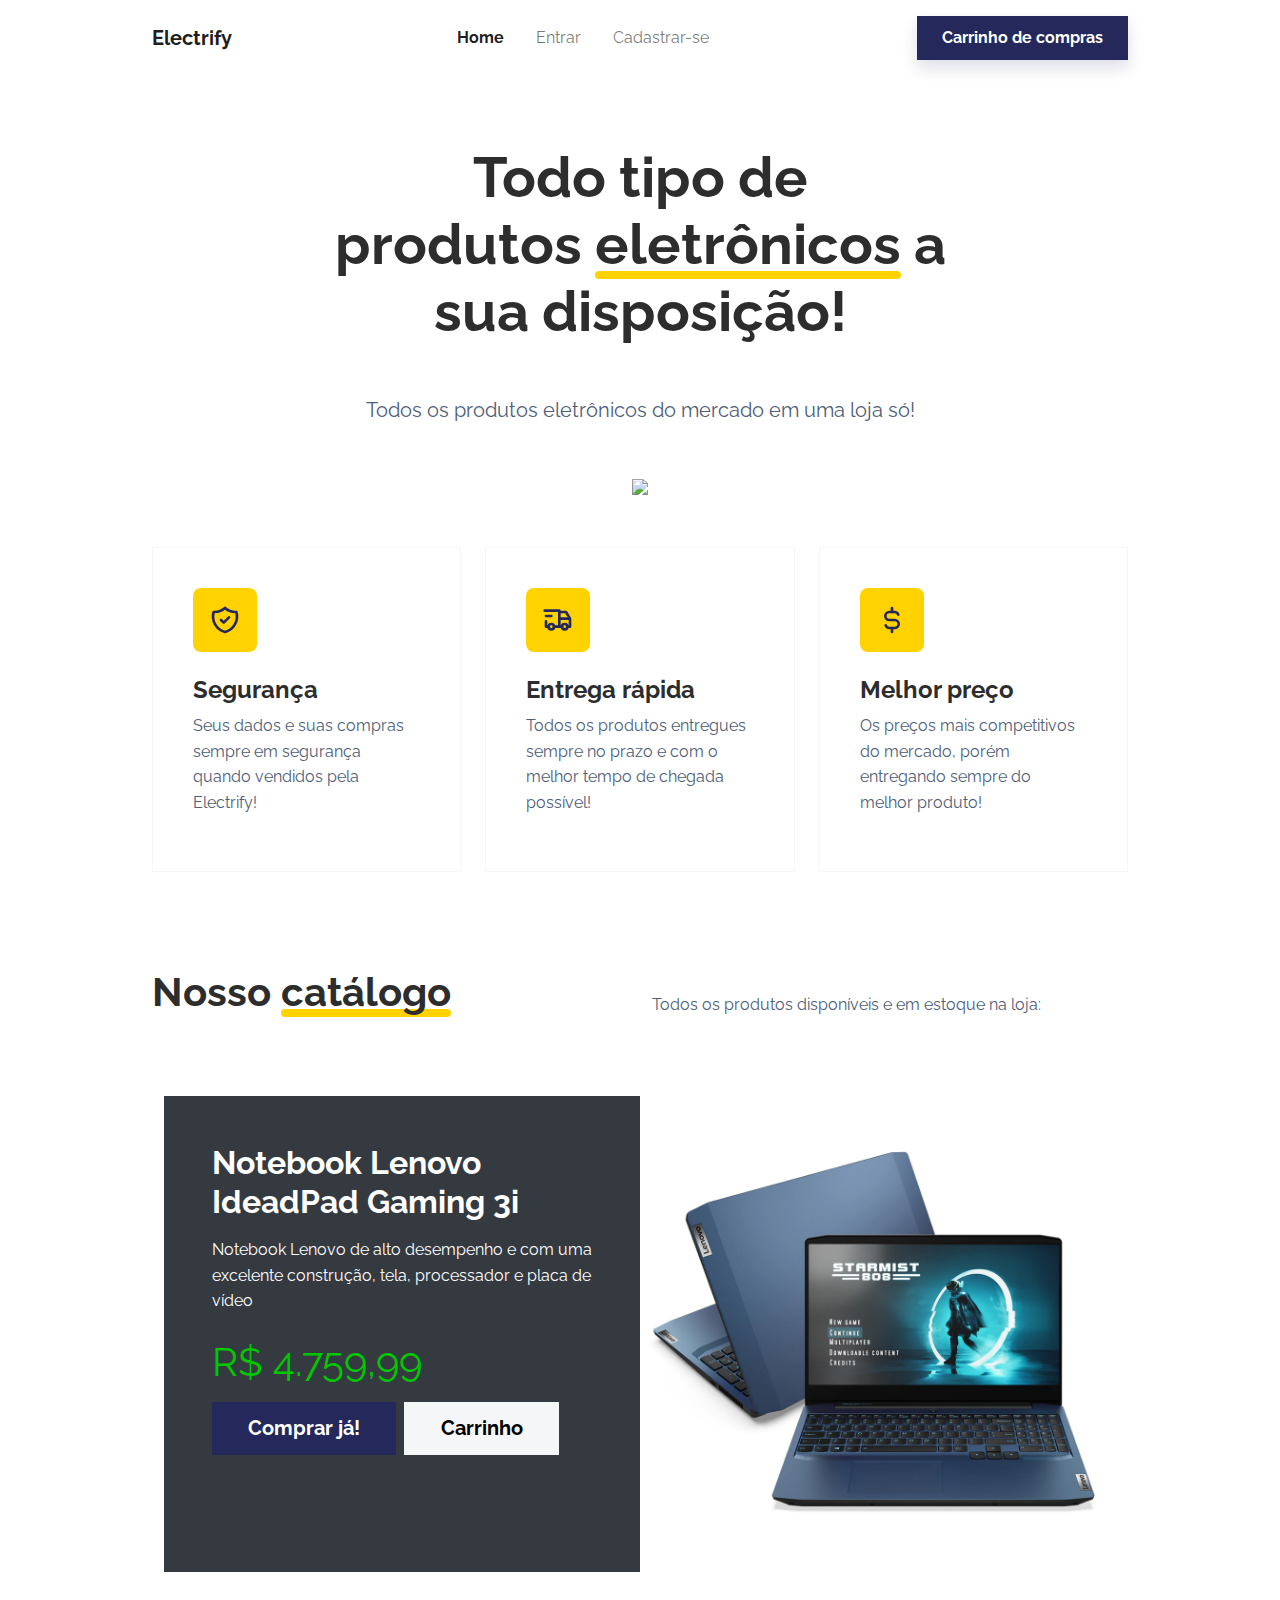
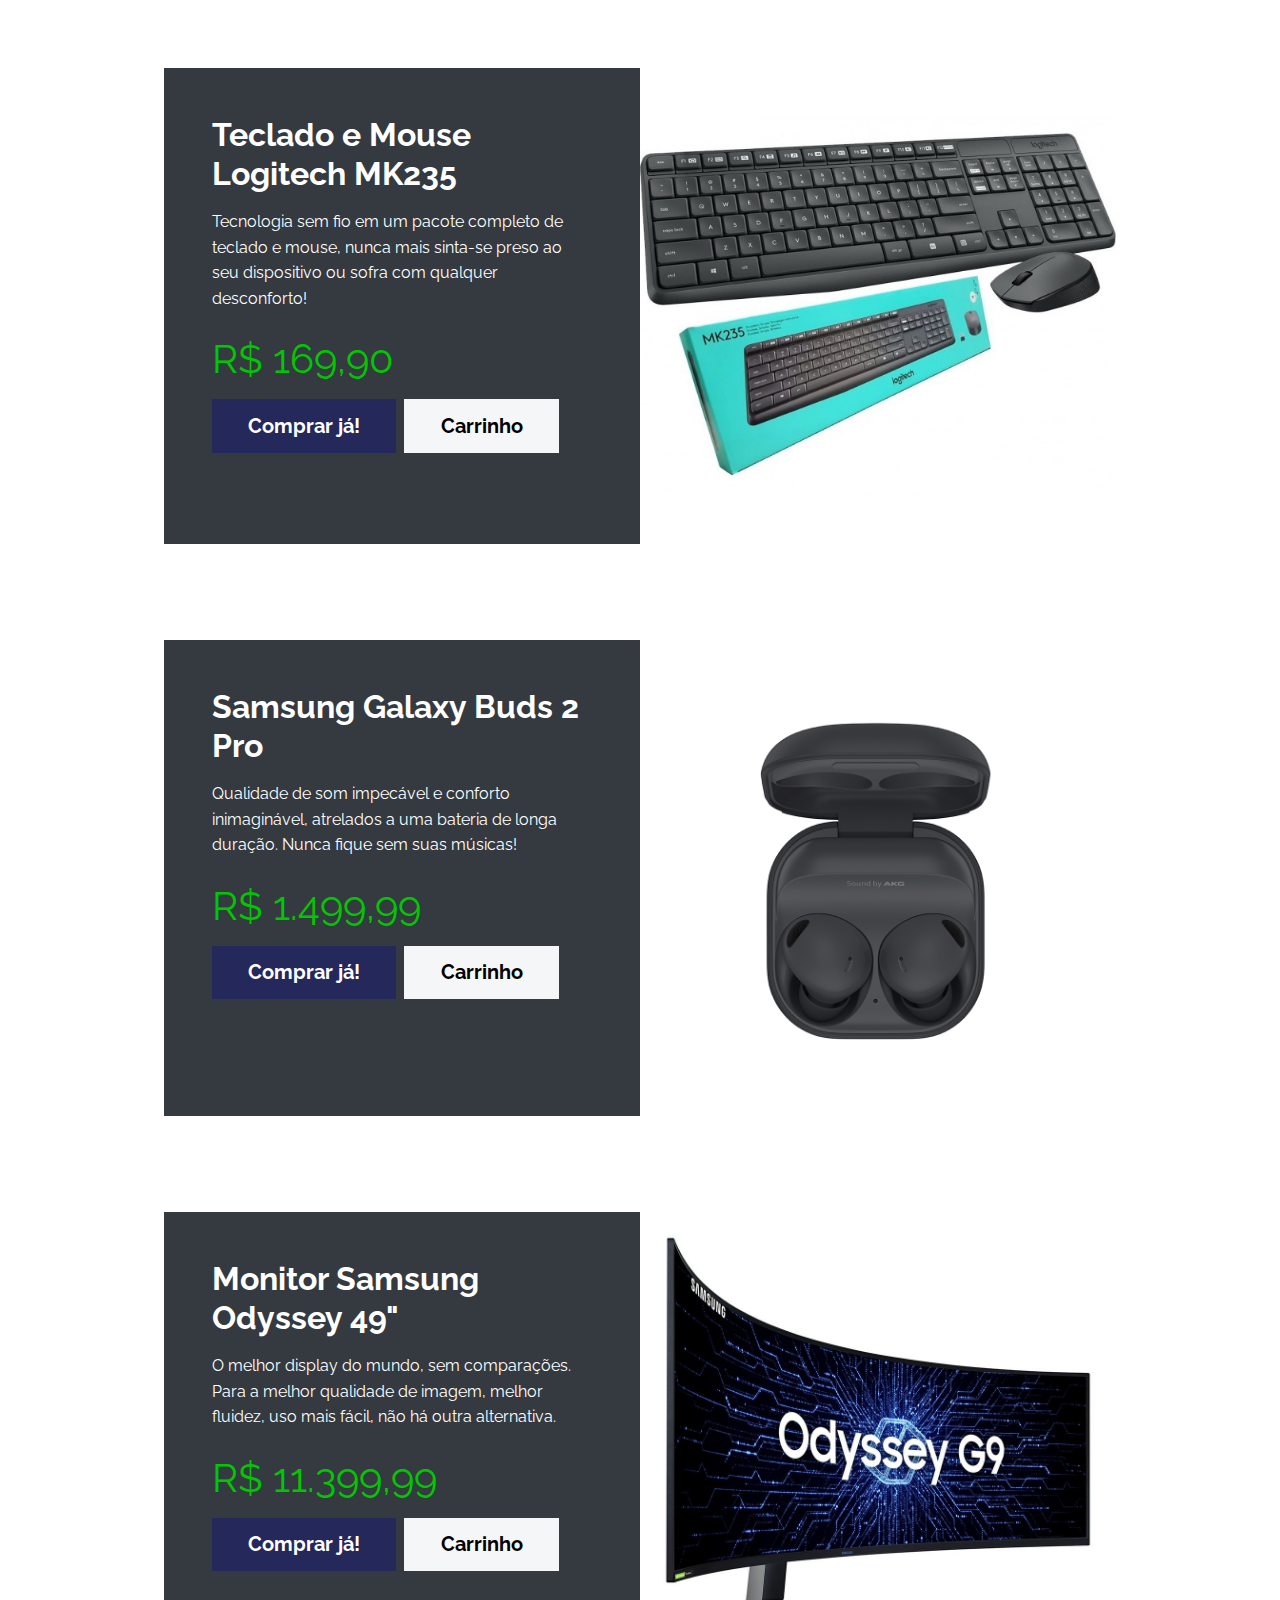
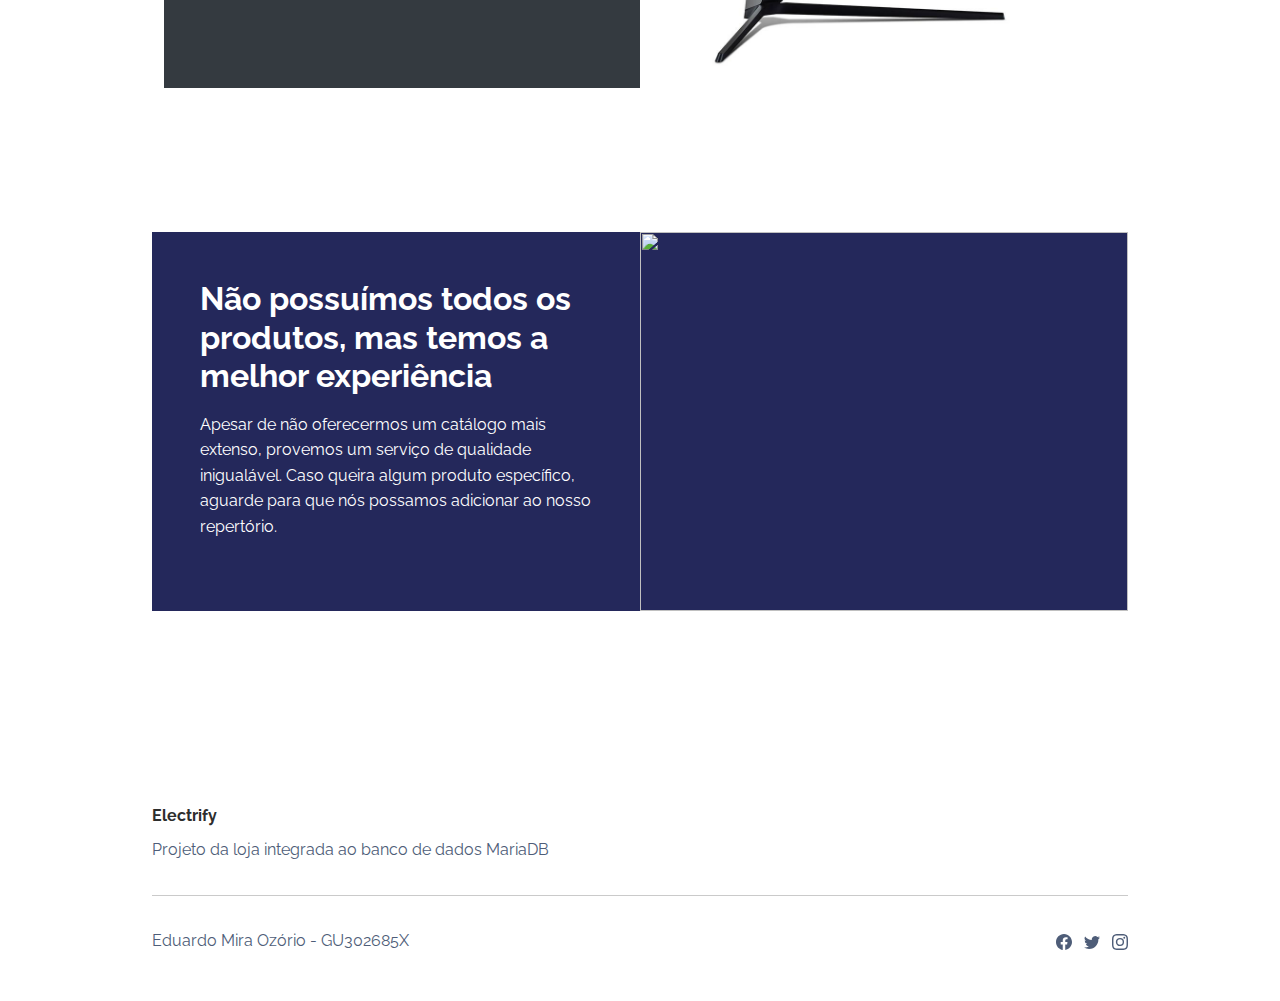
==== fn/index.html @ 41d8924c "a" ====
<!DOCTYPE html>
<html lang="en">

<head>
    <meta charset="utf-8">
    <meta name="viewport" content="width=device-width, initial-scale=1.0, shrink-to-fit=no">
    <title>Home - Brand</title>
    <link rel="stylesheet" href="assets/bootstrap/css/bootstrap.min.css">
    <link rel="stylesheet" href="assets/css/styles.min.css">
</head>

<body>
    <nav class="navbar navbar-light navbar-expand-md fixed-top navbar-shrink py-3" id="mainNav">
        <div class="container"><a class="navbar-brand d-flex align-items-center" href="/"><span>Electrify</span></a><button data-bs-toggle="collapse" class="navbar-toggler" data-bs-target="#navcol-1"><span class="visually-hidden">Toggle navigation</span><span class="navbar-toggler-icon"></span></button>
            <div class="collapse navbar-collapse" id="navcol-1">
                <ul class="navbar-nav mx-auto">
                    <li class="nav-item"><a class="nav-link active" href="index.html">Home</a></li>
                    <li class="nav-item"><a class="nav-link" href="login.html">Entrar</a></li>
                    <li class="nav-item"><a class="nav-link" href="signup.html">Cadastrar-se</a></li>
                    <li class="nav-item"></li>
                </ul><a class="btn btn-primary shadow" role="button" href="signup.html">Carrinho de compras</a>
            </div>
        </div>
    </nav>
    <header class="pt-5">
        <div class="container pt-4 pt-xl-5">
            <div class="row pt-5">
                <div class="col-md-8 text-center text-md-start mx-auto">
                    <div class="text-center">
                        <h1 class="display-4 fw-bold mb-5">Todo tipo de produtos&nbsp;<span class="underline">eletrônicos</span>&nbsp;a sua disposição!</h1>
                        <p class="fs-5 text-muted mb-5">Todos os produtos eletrônicos do mercado em uma loja só!</p>
                    </div>
                </div>
                <div class="col-12 col-lg-10 mx-auto">
                    <div class="text-center position-relative"><img class="img-fluid" src="illustrations/meeting.svg" style="width: 800px;"></div>
                </div>
            </div>
        </div>
    </header>
    <section>
        <div class="container py-4 py-xl-5">
            <div class="row gy-4 row-cols-1 row-cols-md-2 row-cols-lg-3">
                <div class="col">
                    <div class="card border-light border-1 d-flex justify-content-center p-4">
                        <div class="card-body">
                            <div class="bs-icon-lg bs-icon-rounded bs-icon-secondary d-flex flex-shrink-0 justify-content-center align-items-center d-inline-block mb-4 bs-icon"><svg xmlns="http://www.w3.org/2000/svg" width="1em" height="1em" viewBox="0 0 24 24" stroke-width="2" stroke="currentColor" fill="none" stroke-linecap="round" stroke-linejoin="round" class="icon icon-tabler icon-tabler-shield-check">
                                    <path stroke="none" d="M0 0h24v24H0z" fill="none"></path>
                                    <path d="M9 12l2 2l4 -4"></path>
                                    <path d="M12 3a12 12 0 0 0 8.5 3a12 12 0 0 1 -8.5 15a12 12 0 0 1 -8.5 -15a12 12 0 0 0 8.5 -3"></path>
                                </svg></div>
                            <div>
                                <h4 class="fw-bold">Segurança</h4>
                                <p class="text-muted">Seus dados e suas compras sempre em segurança quando vendidos pela Electrify!</p>
                            </div>
                        </div>
                    </div>
                </div>
                <div class="col">
                    <div class="card border-light border-1 d-flex justify-content-center p-4">
                        <div class="card-body">
                            <div class="bs-icon-lg bs-icon-rounded bs-icon-secondary d-flex flex-shrink-0 justify-content-center align-items-center d-inline-block mb-4 bs-icon"><svg xmlns="http://www.w3.org/2000/svg" width="1em" height="1em" viewBox="0 0 24 24" stroke-width="2" stroke="currentColor" fill="none" stroke-linecap="round" stroke-linejoin="round" class="icon icon-tabler icon-tabler-truck-delivery">
                                    <path stroke="none" d="M0 0h24v24H0z" fill="none"></path>
                                    <circle cx="7" cy="17" r="2"></circle>
                                    <circle cx="17" cy="17" r="2"></circle>
                                    <path d="M5 17h-2v-4m-1 -8h11v12m-4 0h6m4 0h2v-6h-8m0 -5h5l3 5"></path>
                                    <line x1="3" y1="9" x2="7" y2="9"></line>
                                </svg></div>
                            <div>
                                <h4 class="fw-bold">Entrega rápida</h4>
                                <p class="text-muted">Todos os produtos entregues sempre no prazo e com o melhor tempo de chegada possível!</p>
                            </div>
                        </div>
                    </div>
                </div>
                <div class="col">
                    <div class="card border-light border-1 d-flex justify-content-center p-4">
                        <div class="card-body">
                            <div class="bs-icon-lg bs-icon-rounded bs-icon-secondary d-flex flex-shrink-0 justify-content-center align-items-center d-inline-block mb-4 bs-icon"><svg xmlns="http://www.w3.org/2000/svg" width="1em" height="1em" viewBox="0 0 24 24" stroke-width="2" stroke="currentColor" fill="none" stroke-linecap="round" stroke-linejoin="round" class="icon icon-tabler icon-tabler-currency-dollar">
                                    <path stroke="none" d="M0 0h24v24H0z" fill="none"></path>
                                    <path d="M16.7 8a3 3 0 0 0 -2.7 -2h-4a3 3 0 0 0 0 6h4a3 3 0 0 1 0 6h-4a3 3 0 0 1 -2.7 -2"></path>
                                    <path d="M12 3v3m0 12v3"></path>
                                </svg></div>
                            <div>
                                <h4 class="fw-bold">Melhor preço</h4>
                                <p class="text-muted">Os preços mais competitivos do mercado, porém entregando sempre do melhor produto!</p>
                            </div>
                        </div>
                    </div>
                </div>
            </div>
        </div>
    </section>
    <section>
        <div class="container py-4 py-xl-5">
            <div class="row">
                <div class="col-md-6">
                    <h3 class="display-6 fw-bold pb-md-4">Nosso&nbsp;<span class="underline">catálogo</span></h3>
                </div>
                <div class="col-md-6 pt-4">
                    <p class="text-muted mb-4">Todos os produtos disponíveis e em estoque na loja:</p>
                </div>
            </div>
            <div class="row gy-4 gy-md-0">
                <div class="col-md-6 col-xl-12 d-flex d-sm-flex d-md-flex justify-content-center align-items-center justify-content-md-start align-items-md-center justify-content-xl-center">
                    <div>
                        <section class="py-4 py-xl-5">
                            <div class="container">
                                <div class="bg-dark border rounded border-0 border-dark overflow-hidden">
                                    <div class="row g-0">
                                        <div class="col-md-6">
                                            <div class="text-white p-4 p-md-5">
                                                <h2 class="fw-bold text-white mb-3">Notebook Lenovo IdeadPad Gaming 3i</h2>
                                                <p class="mb-4">Notebook Lenovo de alto desempenho e com uma excelente construção, tela, processador e placa de vídeo</p>
                                                <h1 style="color: rgb(0,200,0);">R$ 4.759,99</h1>
                                                <div class="my-3"><a class="btn btn-primary btn-lg me-2" role="button" href="#">Comprar já!</a><a class="btn btn-light btn-lg" role="button" href="#">Carrinho</a></div>
                                            </div>
                                        </div>
                                        <div class="col-md-6 order-first order-md-last" style="min-height: 250px;"><img class="w-100 h-100 fit-cover" src="assets/img/notebook.webp"></div>
                                    </div>
                                </div>
                            </div>
                        </section>
                        <section class="py-4 py-xl-5">
                            <div class="container">
                                <div class="bg-dark border rounded border-0 border-dark overflow-hidden">
                                    <div class="row g-0">
                                        <div class="col-md-6">
                                            <div class="text-white p-4 p-md-5">
                                                <h2 class="fw-bold text-white mb-3">Teclado e Mouse Logitech MK235</h2>
                                                <p class="mb-4">Tecnologia sem fio em um pacote completo de teclado e mouse, nunca mais sinta-se preso ao seu dispositivo ou sofra com qualquer desconforto!</p>
                                                <h1 style="color: rgb(0,200,0);">R$ 169,90</h1>
                                                <div class="my-3"><a class="btn btn-primary btn-lg me-2" role="button" href="#">Comprar já!</a><a class="btn btn-light btn-lg" role="button" href="#">Carrinho</a></div>
                                            </div>
                                        </div>
                                        <div class="col-md-6 order-first order-md-last" style="min-height: 250px;"><img class="w-100 h-100 fit-cover" src="assets/img/teclado.jpg"></div>
                                    </div>
                                </div>
                            </div>
                        </section>
                        <section class="py-4 py-xl-5">
                            <div class="container">
                                <div class="bg-dark border rounded border-0 border-dark overflow-hidden">
                                    <div class="row g-0">
                                        <div class="col-md-6">
                                            <div class="text-white p-4 p-md-5">
                                                <h2 class="fw-bold text-white mb-3">Samsung Galaxy Buds 2 Pro</h2>
                                                <p class="mb-4">Qualidade de som impecável e conforto inimaginável, atrelados a uma bateria de longa duração. Nunca fique sem suas músicas!</p>
                                                <h1 style="color: rgb(0,200,0);">R$ 1.499,99</h1>
                                                <div class="my-3"><a class="btn btn-primary btn-lg me-2" role="button" href="#">Comprar já!</a><a class="btn btn-light btn-lg" role="button" href="#">Carrinho</a></div>
                                            </div>
                                        </div>
                                        <div class="col-md-6 order-first order-md-last" style="min-height: 250px;"><img class="w-100 h-100 fit-cover" src="assets/img/fone.png"></div>
                                    </div>
                                </div>
                            </div>
                        </section>
                        <section class="py-4 py-xl-5">
                            <div class="container">
                                <div class="bg-dark border rounded border-0 border-dark overflow-hidden">
                                    <div class="row g-0">
                                        <div class="col-md-6">
                                            <div class="text-white p-4 p-md-5">
                                                <h2 class="fw-bold text-white mb-3">Monitor Samsung Odyssey 49"</h2>
                                                <p class="mb-4">O melhor display do mundo, sem comparações. Para a melhor qualidade de imagem, melhor fluidez, uso mais fácil, não há outra alternativa.</p>
                                                <h1 style="color: rgb(0,200,0);">R$ 11.399,99</h1>
                                                <div class="my-3"><a class="btn btn-primary btn-lg me-2" role="button" href="#">Comprar já!</a><a class="btn btn-light btn-lg" role="button" href="#">Carrinho</a></div>
                                            </div>
                                        </div>
                                        <div class="col-md-6 order-first order-md-last" style="min-height: 250px;"><img class="w-100 h-100 fit-cover" src="assets/img/monitor.jpeg"></div>
                                    </div>
                                </div>
                            </div>
                        </section>
                    </div>
                </div>
            </div>
        </div>
    </section>
    <section></section>
    <section class="py-4 py-xl-5">
        <div class="container">
            <div class="bg-primary border rounded border-0 border-primary overflow-hidden">
                <div class="row g-0">
                    <div class="col-md-6 d-flex flex-column justify-content-center">
                        <div class="text-white p-4 p-md-5">
                            <h2 class="fw-bold text-white mb-3">Não possuímos todos os produtos, mas temos a melhor experiência</h2>
                            <p class="mb-4">Apesar de não oferecermos um catálogo mais extenso, provemos um serviço de qualidade inigualável. Caso queira algum produto específico, aguarde para que nós possamos adicionar ao nosso repertório.</p>
                        </div>
                    </div>
                    <div class="col-md-6 order-first order-md-last" style="min-height: 250px;"><img class="w-100 h-100 fit-contain pt-5 pt-md-0" src="illustrations/web-development.svg"></div>
                </div>
            </div>
        </div>
    </section>
    <section class="py-5"></section>
    <footer>
        <div class="container py-4 py-lg-5">
            <div class="row row-cols-2 row-cols-md-4">
                <div class="col-12 col-md-3 col-lg-8">
                    <div class="fw-bold d-flex align-items-center mb-2"><span>Electrify</span></div>
                    <p class="text-muted">Projeto da loja integrada ao banco de dados MariaDB</p>
                </div>
            </div>
            <hr>
            <div class="text-muted d-flex justify-content-between align-items-center pt-3">
                <p class="mb-0">Eduardo Mira Ozório - GU302685X</p>
                <ul class="list-inline mb-0">
                    <li class="list-inline-item"><svg xmlns="http://www.w3.org/2000/svg" width="1em" height="1em" fill="currentColor" viewBox="0 0 16 16" class="bi bi-facebook">
                            <path d="M16 8.049c0-4.446-3.582-8.05-8-8.05C3.58 0-.002 3.603-.002 8.05c0 4.017 2.926 7.347 6.75 7.951v-5.625h-2.03V8.05H6.75V6.275c0-2.017 1.195-3.131 3.022-3.131.876 0 1.791.157 1.791.157v1.98h-1.009c-.993 0-1.303.621-1.303 1.258v1.51h2.218l-.354 2.326H9.25V16c3.824-.604 6.75-3.934 6.75-7.951z"></path>
                        </svg></li>
                    <li class="list-inline-item"><svg xmlns="http://www.w3.org/2000/svg" width="1em" height="1em" fill="currentColor" viewBox="0 0 16 16" class="bi bi-twitter">
                            <path d="M5.026 15c6.038 0 9.341-5.003 9.341-9.334 0-.14 0-.282-.006-.422A6.685 6.685 0 0 0 16 3.542a6.658 6.658 0 0 1-1.889.518 3.301 3.301 0 0 0 1.447-1.817 6.533 6.533 0 0 1-2.087.793A3.286 3.286 0 0 0 7.875 6.03a9.325 9.325 0 0 1-6.767-3.429 3.289 3.289 0 0 0 1.018 4.382A3.323 3.323 0 0 1 .64 6.575v.045a3.288 3.288 0 0 0 2.632 3.218 3.203 3.203 0 0 1-.865.115 3.23 3.23 0 0 1-.614-.057 3.283 3.283 0 0 0 3.067 2.277A6.588 6.588 0 0 1 .78 13.58a6.32 6.32 0 0 1-.78-.045A9.344 9.344 0 0 0 5.026 15z"></path>
                        </svg></li>
                    <li class="list-inline-item"><svg xmlns="http://www.w3.org/2000/svg" width="1em" height="1em" fill="currentColor" viewBox="0 0 16 16" class="bi bi-instagram">
                            <path d="M8 0C5.829 0 5.556.01 4.703.048 3.85.088 3.269.222 2.76.42a3.917 3.917 0 0 0-1.417.923A3.927 3.927 0 0 0 .42 2.76C.222 3.268.087 3.85.048 4.7.01 5.555 0 5.827 0 8.001c0 2.172.01 2.444.048 3.297.04.852.174 1.433.372 1.942.205.526.478.972.923 1.417.444.445.89.719 1.416.923.51.198 1.09.333 1.942.372C5.555 15.99 5.827 16 8 16s2.444-.01 3.298-.048c.851-.04 1.434-.174 1.943-.372a3.916 3.916 0 0 0 1.416-.923c.445-.445.718-.891.923-1.417.197-.509.332-1.09.372-1.942C15.99 10.445 16 10.173 16 8s-.01-2.445-.048-3.299c-.04-.851-.175-1.433-.372-1.941a3.926 3.926 0 0 0-.923-1.417A3.911 3.911 0 0 0 13.24.42c-.51-.198-1.092-.333-1.943-.372C10.443.01 10.172 0 7.998 0h.003zm-.717 1.442h.718c2.136 0 2.389.007 3.232.046.78.035 1.204.166 1.486.275.373.145.64.319.92.599.28.28.453.546.598.92.11.281.24.705.275 1.485.039.843.047 1.096.047 3.231s-.008 2.389-.047 3.232c-.035.78-.166 1.203-.275 1.485a2.47 2.47 0 0 1-.599.919c-.28.28-.546.453-.92.598-.28.11-.704.24-1.485.276-.843.038-1.096.047-3.232.047s-2.39-.009-3.233-.047c-.78-.036-1.203-.166-1.485-.276a2.478 2.478 0 0 1-.92-.598 2.48 2.48 0 0 1-.6-.92c-.109-.281-.24-.705-.275-1.485-.038-.843-.046-1.096-.046-3.233 0-2.136.008-2.388.046-3.231.036-.78.166-1.204.276-1.486.145-.373.319-.64.599-.92.28-.28.546-.453.92-.598.282-.11.705-.24 1.485-.276.738-.034 1.024-.044 2.515-.045v.002zm4.988 1.328a.96.96 0 1 0 0 1.92.96.96 0 0 0 0-1.92zm-4.27 1.122a4.109 4.109 0 1 0 0 8.217 4.109 4.109 0 0 0 0-8.217zm0 1.441a2.667 2.667 0 1 1 0 5.334 2.667 2.667 0 0 1 0-5.334z"></path>
                        </svg></li>
                </ul>
            </div>
        </div>
    </footer>
    <script src="assets/bootstrap/js/bootstrap.min.js"></script>
    <script src="assets/js/script.min.js"></script>
</body>

</html>
---- fn/assets/css/styles.min.css ----
@font-face{font-family:Raleway;src:url(../../assets/fonts//s/raleway/v28/1Ptsg8zYS_SKggPNyCg4QIFqPfE.woff2) format('woff2');font-weight:300;font-style:italic;font-display:swap;unicode-range:U+0460-052F,U+1C80-1C88,U+20B4,U+2DE0-2DFF,U+A640-A69F,U+FE2E-FE2F}@font-face{font-family:Raleway;src:url(../../assets/fonts//s/raleway/v28/1Ptsg8zYS_SKggPNyCg4SYFqPfE.woff2) format('woff2');font-weight:300;font-style:italic;font-display:swap;unicode-range:U+0301,U+0400-045F,U+0490-0491,U+04B0-04B1,U+2116}@font-face{font-family:Raleway;src:url(../../assets/fonts//s/raleway/v28/1Ptsg8zYS_SKggPNyCg4QoFqPfE.woff2) format('woff2');font-weight:300;font-style:italic;font-display:swap;unicode-range:U+0102-0103,U+0110-0111,U+0128-0129,U+0168-0169,U+01A0-01A1,U+01AF-01B0,U+1EA0-1EF9,U+20AB}@font-face{font-family:Raleway;src:url(../../assets/fonts//s/raleway/v28/1Ptsg8zYS_SKggPNyCg4Q4FqPfE.woff2) format('woff2');font-weight:300;font-style:italic;font-display:swap;unicode-range:U+0100-024F,U+0259,U+1E00-1EFF,U+2020,U+20A0-20AB,U+20AD-20CF,U+2113,U+2C60-2C7F,U+A720-A7FF}@font-face{font-family:Raleway;src:url(../../assets/fonts//s/raleway/v28/1Ptsg8zYS_SKggPNyCg4TYFq.woff2) format('woff2');font-weight:300;font-style:italic;font-display:swap;unicode-range:U+0000-00FF,U+0131,U+0152-0153,U+02BB-02BC,U+02C6,U+02DA,U+02DC,U+2000-206F,U+2074,U+20AC,U+2122,U+2191,U+2193,U+2212,U+2215,U+FEFF,U+FFFD}@font-face{font-family:Raleway;src:url(../../assets/fonts//s/raleway/v28/1Ptsg8zYS_SKggPNyCg4QIFqPfE.woff2) format('woff2');font-weight:400;font-style:italic;font-display:swap;unicode-range:U+0460-052F,U+1C80-1C88,U+20B4,U+2DE0-2DFF,U+A640-A69F,U+FE2E-FE2F}@font-face{font-family:Raleway;src:url(../../assets/fonts//s/raleway/v28/1Ptsg8zYS_SKggPNyCg4SYFqPfE.woff2) format('woff2');font-weight:400;font-style:italic;font-display:swap;unicode-range:U+0301,U+0400-045F,U+0490-0491,U+04B0-04B1,U+2116}@font-face{font-family:Raleway;src:url(../../assets/fonts//s/raleway/v28/1Ptsg8zYS_SKggPNyCg4QoFqPfE.woff2) format('woff2');font-weight:400;font-style:italic;font-display:swap;unicode-range:U+0102-0103,U+0110-0111,U+0128-0129,U+0168-0169,U+01A0-01A1,U+01AF-01B0,U+1EA0-1EF9,U+20AB}@font-face{font-family:Raleway;src:url(../../assets/fonts//s/raleway/v28/1Ptsg8zYS_SKggPNyCg4Q4FqPfE.woff2) format('woff2');font-weight:400;font-style:italic;font-display:swap;unicode-range:U+0100-024F,U+0259,U+1E00-1EFF,U+2020,U+20A0-20AB,U+20AD-20CF,U+2113,U+2C60-2C7F,U+A720-A7FF}@font-face{font-family:Raleway;src:url(../../assets/fonts//s/raleway/v28/1Ptsg8zYS_SKggPNyCg4TYFq.woff2) format('woff2');font-weight:400;font-style:italic;font-display:swap;unicode-range:U+0000-00FF,U+0131,U+0152-0153,U+02BB-02BC,U+02C6,U+02DA,U+02DC,U+2000-206F,U+2074,U+20AC,U+2122,U+2191,U+2193,U+2212,U+2215,U+FEFF,U+FFFD}@font-face{font-family:Raleway;src:url(../../assets/fonts//s/raleway/v28/1Ptsg8zYS_SKggPNyCg4QIFqPfE.woff2) format('woff2');font-weight:600;font-style:italic;font-display:swap;unicode-range:U+0460-052F,U+1C80-1C88,U+20B4,U+2DE0-2DFF,U+A640-A69F,U+FE2E-FE2F}@font-face{font-family:Raleway;src:url(../../assets/fonts//s/raleway/v28/1Ptsg8zYS_SKggPNyCg4SYFqPfE.woff2) format('woff2');font-weight:600;font-style:italic;font-display:swap;unicode-range:U+0301,U+0400-045F,U+0490-0491,U+04B0-04B1,U+2116}@font-face{font-family:Raleway;src:url(../../assets/fonts//s/raleway/v28/1Ptsg8zYS_SKggPNyCg4QoFqPfE.woff2) format('woff2');font-weight:600;font-style:italic;font-display:swap;unicode-range:U+0102-0103,U+0110-0111,U+0128-0129,U+0168-0169,U+01A0-01A1,U+01AF-01B0,U+1EA0-1EF9,U+20AB}@font-face{font-family:Raleway;src:url(../../assets/fonts//s/raleway/v28/1Ptsg8zYS_SKggPNyCg4Q4FqPfE.woff2) format('woff2');font-weight:600;font-style:italic;font-display:swap;unicode-range:U+0100-024F,U+0259,U+1E00-1EFF,U+2020,U+20A0-20AB,U+20AD-20CF,U+2113,U+2C60-2C7F,U+A720-A7FF}@font-face{font-family:Raleway;src:url(../../assets/fonts//s/raleway/v28/1Ptsg8zYS_SKggPNyCg4TYFq.woff2) format('woff2');font-weight:600;font-style:italic;font-display:swap;unicode-range:U+0000-00FF,U+0131,U+0152-0153,U+02BB-02BC,U+02C6,U+02DA,U+02DC,U+2000-206F,U+2074,U+20AC,U+2122,U+2191,U+2193,U+2212,U+2215,U+FEFF,U+FFFD}@font-face{font-family:Raleway;src:url(../../assets/fonts//s/raleway/v28/1Ptsg8zYS_SKggPNyCg4QIFqPfE.woff2) format('woff2');font-weight:700;font-style:italic;font-display:swap;unicode-range:U+0460-052F,U+1C80-1C88,U+20B4,U+2DE0-2DFF,U+A640-A69F,U+FE2E-FE2F}@font-face{font-family:Raleway;src:url(../../assets/fonts//s/raleway/v28/1Ptsg8zYS_SKggPNyCg4SYFqPfE.woff2) format('woff2');font-weight:700;font-style:italic;font-display:swap;unicode-range:U+0301,U+0400-045F,U+0490-0491,U+04B0-04B1,U+2116}@font-face{font-family:Raleway;src:url(../../assets/fonts//s/raleway/v28/1Ptsg8zYS_SKggPNyCg4QoFqPfE.woff2) format('woff2');font-weight:700;font-style:italic;font-display:swap;unicode-range:U+0102-0103,U+0110-0111,U+0128-0129,U+0168-0169,U+01A0-01A1,U+01AF-01B0,U+1EA0-1EF9,U+20AB}@font-face{font-family:Raleway;src:url(../../assets/fonts//s/raleway/v28/1Ptsg8zYS_SKggPNyCg4Q4FqPfE.woff2) format('woff2');font-weight:700;font-style:italic;font-display:swap;unicode-range:U+0100-024F,U+0259,U+1E00-1EFF,U+2020,U+20A0-20AB,U+20AD-20CF,U+2113,U+2C60-2C7F,U+A720-A7FF}@font-face{font-family:Raleway;src:url(../../assets/fonts//s/raleway/v28/1Ptsg8zYS_SKggPNyCg4TYFq.woff2) format('woff2');font-weight:700;font-style:italic;font-display:swap;unicode-range:U+0000-00FF,U+0131,U+0152-0153,U+02BB-02BC,U+02C6,U+02DA,U+02DC,U+2000-206F,U+2074,U+20AC,U+2122,U+2191,U+2193,U+2212,U+2215,U+FEFF,U+FFFD}@font-face{font-family:Raleway;src:url(../../assets/fonts//s/raleway/v28/1Ptsg8zYS_SKggPNyCg4QIFqPfE.woff2) format('woff2');font-weight:800;font-style:italic;font-display:swap;unicode-range:U+0460-052F,U+1C80-1C88,U+20B4,U+2DE0-2DFF,U+A640-A69F,U+FE2E-FE2F}@font-face{font-family:Raleway;src:url(../../assets/fonts//s/raleway/v28/1Ptsg8zYS_SKggPNyCg4SYFqPfE.woff2) format('woff2');font-weight:800;font-style:italic;font-display:swap;unicode-range:U+0301,U+0400-045F,U+0490-0491,U+04B0-04B1,U+2116}@font-face{font-family:Raleway;src:url(../../assets/fonts//s/raleway/v28/1Ptsg8zYS_SKggPNyCg4QoFqPfE.woff2) format('woff2');font-weight:800;font-style:italic;font-display:swap;unicode-range:U+0102-0103,U+0110-0111,U+0128-0129,U+0168-0169,U+01A0-01A1,U+01AF-01B0,U+1EA0-1EF9,U+20AB}@font-face{font-family:Raleway;src:url(../../assets/fonts//s/raleway/v28/1Ptsg8zYS_SKggPNyCg4Q4FqPfE.woff2) format('woff2');font-weight:800;font-style:italic;font-display:swap;unicode-range:U+0100-024F,U+0259,U+1E00-1EFF,U+2020,U+20A0-20AB,U+20AD-20CF,U+2113,U+2C60-2C7F,U+A720-A7FF}@font-face{font-family:Raleway;src:url(../../assets/fonts//s/raleway/v28/1Ptsg8zYS_SKggPNyCg4TYFq.woff2) format('woff2');font-weight:800;font-style:italic;font-display:swap;unicode-range:U+0000-00FF,U+0131,U+0152-0153,U+02BB-02BC,U+02C6,U+02DA,U+02DC,U+2000-206F,U+2074,U+20AC,U+2122,U+2191,U+2193,U+2212,U+2215,U+FEFF,U+FFFD}@font-face{font-family:Raleway;src:url(../../assets/fonts//s/raleway/v28/1Ptug8zYS_SKggPNyCAIT5lu.woff2) format('woff2');font-weight:300;font-style:normal;font-display:swap;unicode-range:U+0460-052F,U+1C80-1C88,U+20B4,U+2DE0-2DFF,U+A640-A69F,U+FE2E-FE2F}@font-face{font-family:Raleway;src:url(../../assets/fonts//s/raleway/v28/1Ptug8zYS_SKggPNyCkIT5lu.woff2) format('woff2');font-weight:300;font-style:normal;font-display:swap;unicode-range:U+0301,U+0400-045F,U+0490-0491,U+04B0-04B1,U+2116}@font-face{font-family:Raleway;src:url(../../assets/fonts//s/raleway/v28/1Ptug8zYS_SKggPNyCIIT5lu.woff2) format('woff2');font-weight:300;font-style:normal;font-display:swap;unicode-range:U+0102-0103,U+0110-0111,U+0128-0129,U+0168-0169,U+01A0-01A1,U+01AF-01B0,U+1EA0-1EF9,U+20AB}@font-face{font-family:Raleway;src:url(../../assets/fonts//s/raleway/v28/1Ptug8zYS_SKggPNyCMIT5lu.woff2) format('woff2');font-weight:300;font-style:normal;font-display:swap;unicode-range:U+0100-024F,U+0259,U+1E00-1EFF,U+2020,U+20A0-20AB,U+20AD-20CF,U+2113,U+2C60-2C7F,U+A720-A7FF}@font-face{font-family:Raleway;src:url(../../assets/fonts//s/raleway/v28/1Ptug8zYS_SKggPNyC0ITw.woff2) format('woff2');font-weight:300;font-style:normal;font-display:swap;unicode-range:U+0000-00FF,U+0131,U+0152-0153,U+02BB-02BC,U+02C6,U+02DA,U+02DC,U+2000-206F,U+2074,U+20AC,U+2122,U+2191,U+2193,U+2212,U+2215,U+FEFF,U+FFFD}@font-face{font-family:Raleway;src:url(../../assets/fonts//s/raleway/v28/1Ptug8zYS_SKggPNyCAIT5lu.woff2) format('woff2');font-weight:400;font-style:normal;font-display:swap;unicode-range:U+0460-052F,U+1C80-1C88,U+20B4,U+2DE0-2DFF,U+A640-A69F,U+FE2E-FE2F}@font-face{font-family:Raleway;src:url(../../assets/fonts//s/raleway/v28/1Ptug8zYS_SKggPNyCkIT5lu.woff2) format('woff2');font-weight:400;font-style:normal;font-display:swap;unicode-range:U+0301,U+0400-045F,U+0490-0491,U+04B0-04B1,U+2116}@font-face{font-family:Raleway;src:url(../../assets/fonts//s/raleway/v28/1Ptug8zYS_SKggPNyCIIT5lu.woff2) format('woff2');font-weight:400;font-style:normal;font-display:swap;unicode-range:U+0102-0103,U+0110-0111,U+0128-0129,U+0168-0169,U+01A0-01A1,U+01AF-01B0,U+1EA0-1EF9,U+20AB}@font-face{font-family:Raleway;src:url(../../assets/fonts//s/raleway/v28/1Ptug8zYS_SKggPNyCMIT5lu.woff2) format('woff2');font-weight:400;font-style:normal;font-display:swap;unicode-range:U+0100-024F,U+0259,U+1E00-1EFF,U+2020,U+20A0-20AB,U+20AD-20CF,U+2113,U+2C60-2C7F,U+A720-A7FF}@font-face{font-family:Raleway;src:url(../../assets/fonts//s/raleway/v28/1Ptug8zYS_SKggPNyC0ITw.woff2) format('woff2');font-weight:400;font-style:normal;font-display:swap;unicode-range:U+0000-00FF,U+0131,U+0152-0153,U+02BB-02BC,U+02C6,U+02DA,U+02DC,U+2000-206F,U+2074,U+20AC,U+2122,U+2191,U+2193,U+2212,U+2215,U+FEFF,U+FFFD}@font-face{font-family:Raleway;src:url(../../assets/fonts//s/raleway/v28/1Ptug8zYS_SKggPNyCAIT5lu.woff2) format('woff2');font-weight:600;font-style:normal;font-display:swap;unicode-range:U+0460-052F,U+1C80-1C88,U+20B4,U+2DE0-2DFF,U+A640-A69F,U+FE2E-FE2F}@font-face{font-family:Raleway;src:url(../../assets/fonts//s/raleway/v28/1Ptug8zYS_SKggPNyCkIT5lu.woff2) format('woff2');font-weight:600;font-style:normal;font-display:swap;unicode-range:U+0301,U+0400-045F,U+0490-0491,U+04B0-04B1,U+2116}@font-face{font-family:Raleway;src:url(../../assets/fonts//s/raleway/v28/1Ptug8zYS_SKggPNyCIIT5lu.woff2) format('woff2');font-weight:600;font-style:normal;font-display:swap;unicode-range:U+0102-0103,U+0110-0111,U+0128-0129,U+0168-0169,U+01A0-01A1,U+01AF-01B0,U+1EA0-1EF9,U+20AB}@font-face{font-family:Raleway;src:url(../../assets/fonts//s/raleway/v28/1Ptug8zYS_SKggPNyCMIT5lu.woff2) format('woff2');font-weight:600;font-style:normal;font-display:swap;unicode-range:U+0100-024F,U+0259,U+1E00-1EFF,U+2020,U+20A0-20AB,U+20AD-20CF,U+2113,U+2C60-2C7F,U+A720-A7FF}@font-face{font-family:Raleway;src:url(../../assets/fonts//s/raleway/v28/1Ptug8zYS_SKggPNyC0ITw.woff2) format('woff2');font-weight:600;font-style:normal;font-display:swap;unicode-range:U+0000-00FF,U+0131,U+0152-0153,U+02BB-02BC,U+02C6,U+02DA,U+02DC,U+2000-206F,U+2074,U+20AC,U+2122,U+2191,U+2193,U+2212,U+2215,U+FEFF,U+FFFD}@font-face{font-family:Raleway;src:url(../../assets/fonts//s/raleway/v28/1Ptug8zYS_SKggPNyCAIT5lu.woff2) format('woff2');font-weight:700;font-style:normal;font-display:swap;unicode-range:U+0460-052F,U+1C80-1C88,U+20B4,U+2DE0-2DFF,U+A640-A69F,U+FE2E-FE2F}@font-face{font-family:Raleway;src:url(../../assets/fonts//s/raleway/v28/1Ptug8zYS_SKggPNyCkIT5lu.woff2) format('woff2');font-weight:700;font-style:normal;font-display:swap;unicode-range:U+0301,U+0400-045F,U+0490-0491,U+04B0-04B1,U+2116}@font-face{font-family:Raleway;src:url(../../assets/fonts//s/raleway/v28/1Ptug8zYS_SKggPNyCIIT5lu.woff2) format('woff2');font-weight:700;font-style:normal;font-display:swap;unicode-range:U+0102-0103,U+0110-0111,U+0128-0129,U+0168-0169,U+01A0-01A1,U+01AF-01B0,U+1EA0-1EF9,U+20AB}@font-face{font-family:Raleway;src:url(../../assets/fonts//s/raleway/v28/1Ptug8zYS_SKggPNyCMIT5lu.woff2) format('woff2');font-weight:700;font-style:normal;font-display:swap;unicode-range:U+0100-024F,U+0259,U+1E00-1EFF,U+2020,U+20A0-20AB,U+20AD-20CF,U+2113,U+2C60-2C7F,U+A720-A7FF}@font-face{font-family:Raleway;src:url(../../assets/fonts//s/raleway/v28/1Ptug8zYS_SKggPNyC0ITw.woff2) format('woff2');font-weight:700;font-style:normal;font-display:swap;unicode-range:U+0000-00FF,U+0131,U+0152-0153,U+02BB-02BC,U+02C6,U+02DA,U+02DC,U+2000-206F,U+2074,U+20AC,U+2122,U+2191,U+2193,U+2212,U+2215,U+FEFF,U+FFFD}@font-face{font-family:Raleway;src:url(../../assets/fonts//s/raleway/v28/1Ptug8zYS_SKggPNyCAIT5lu.woff2) format('woff2');font-weight:800;font-style:normal;font-display:swap;unicode-range:U+0460-052F,U+1C80-1C88,U+20B4,U+2DE0-2DFF,U+A640-A69F,U+FE2E-FE2F}@font-face{font-family:Raleway;src:url(../../assets/fonts//s/raleway/v28/1Ptug8zYS_SKggPNyCkIT5lu.woff2) format('woff2');font-weight:800;font-style:normal;font-display:swap;unicode-range:U+0301,U+0400-045F,U+0490-0491,U+04B0-04B1,U+2116}@font-face{font-family:Raleway;src:url(../../assets/fonts//s/raleway/v28/1Ptug8zYS_SKggPNyCIIT5lu.woff2) format('woff2');font-weight:800;font-style:normal;font-display:swap;unicode-range:U+0102-0103,U+0110-0111,U+0128-0129,U+0168-0169,U+01A0-01A1,U+01AF-01B0,U+1EA0-1EF9,U+20AB}@font-face{font-family:Raleway;src:url(../../assets/fonts//s/raleway/v28/1Ptug8zYS_SKggPNyCMIT5lu.woff2) format('woff2');font-weight:800;font-style:normal;font-display:swap;unicode-range:U+0100-024F,U+0259,U+1E00-1EFF,U+2020,U+20A0-20AB,U+20AD-20CF,U+2113,U+2C60-2C7F,U+A720-A7FF}@font-face{font-family:Raleway;src:url(../../assets/fonts//s/raleway/v28/1Ptug8zYS_SKggPNyC0ITw.woff2) format('woff2');font-weight:800;font-style:normal;font-display:swap;unicode-range:U+0000-00FF,U+0131,U+0152-0153,U+02BB-02BC,U+02C6,U+02DA,U+02DC,U+2000-206F,U+2074,U+20AC,U+2122,U+2191,U+2193,U+2212,U+2215,U+FEFF,U+FFFD}.fit-cover{object-fit:cover}
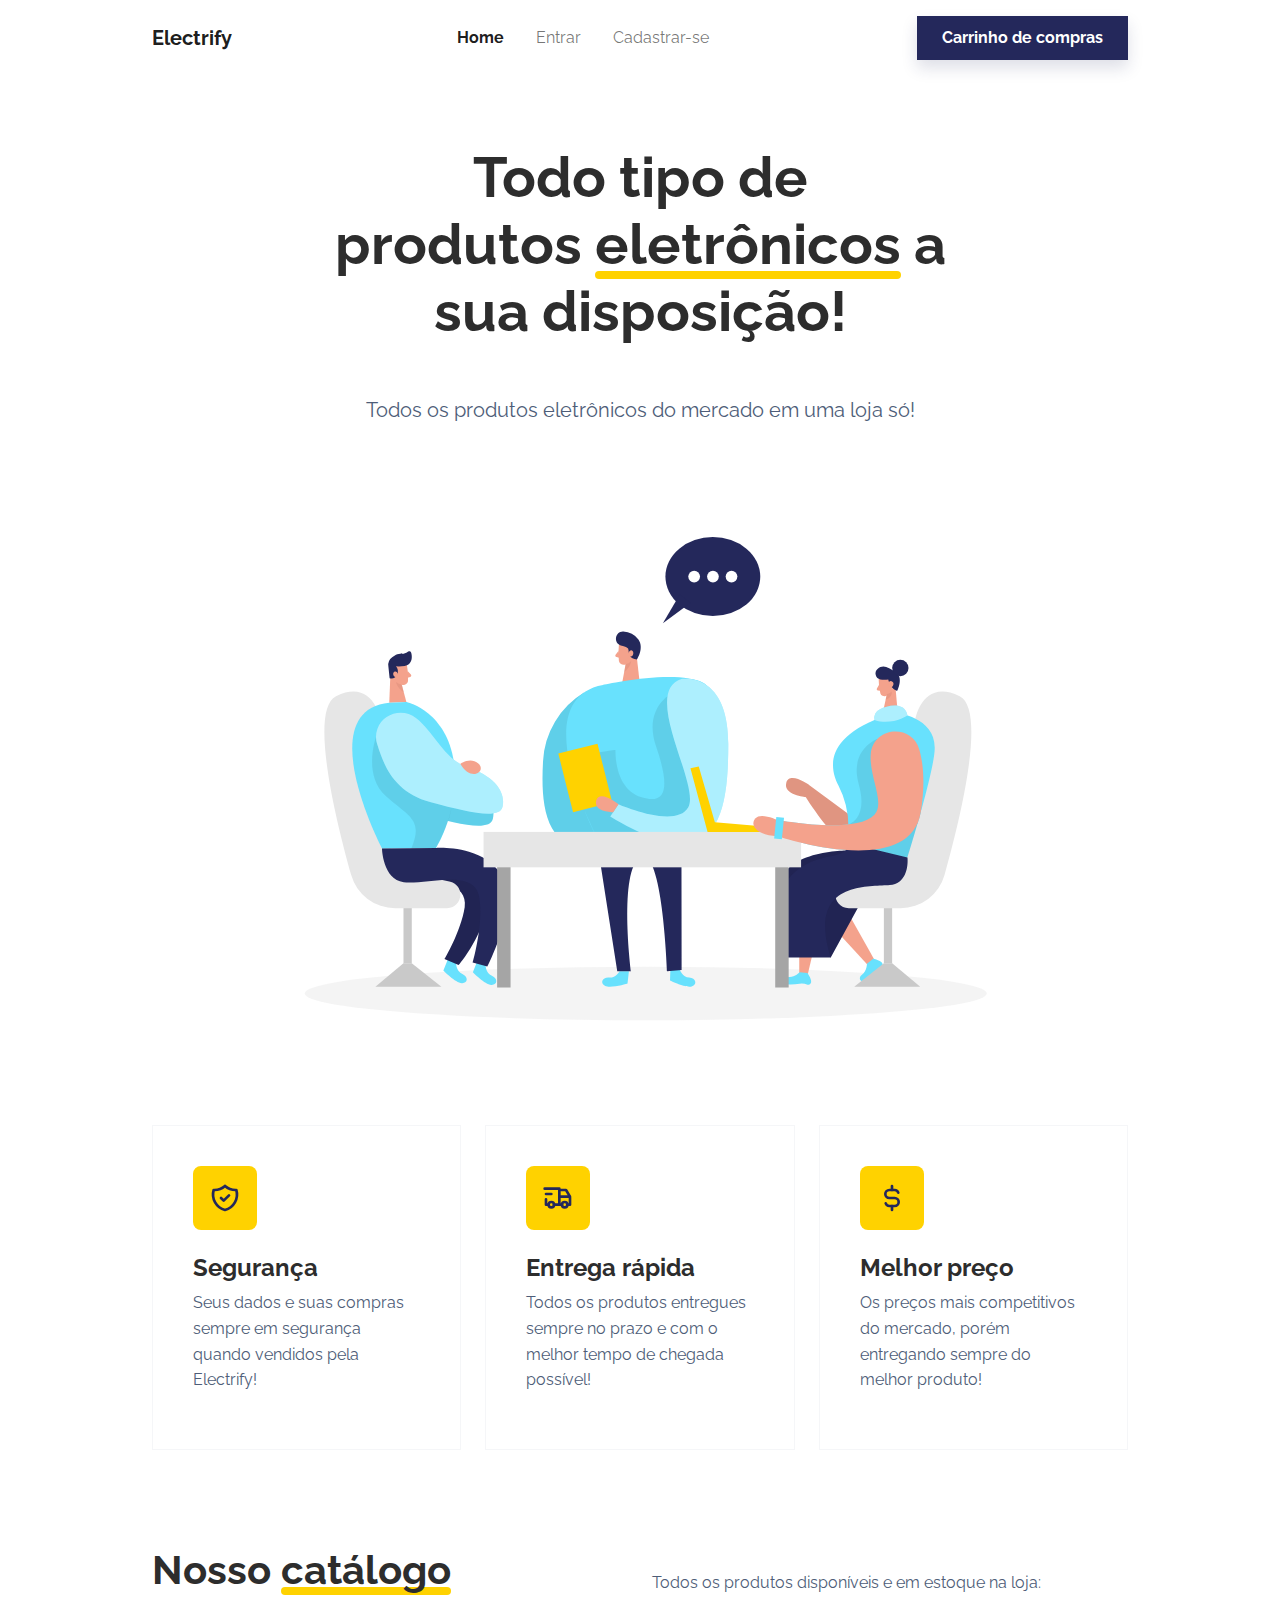
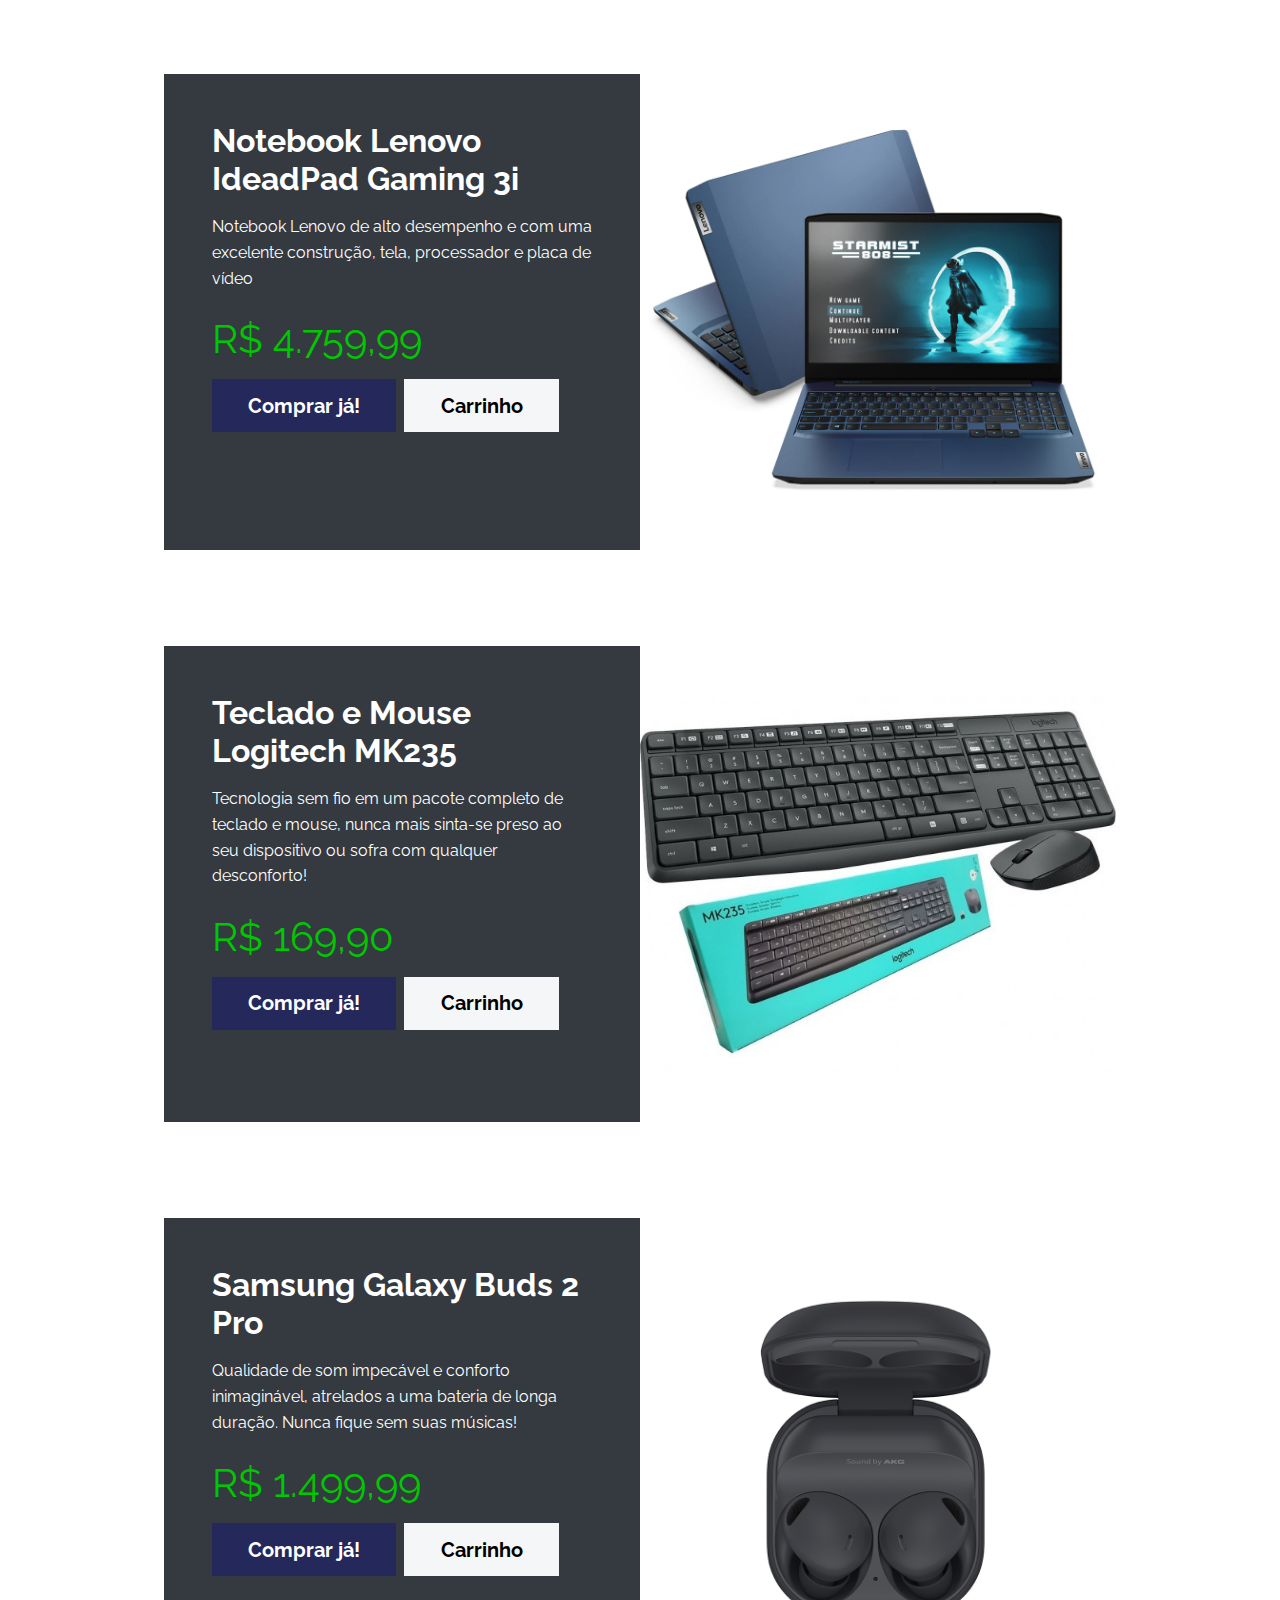
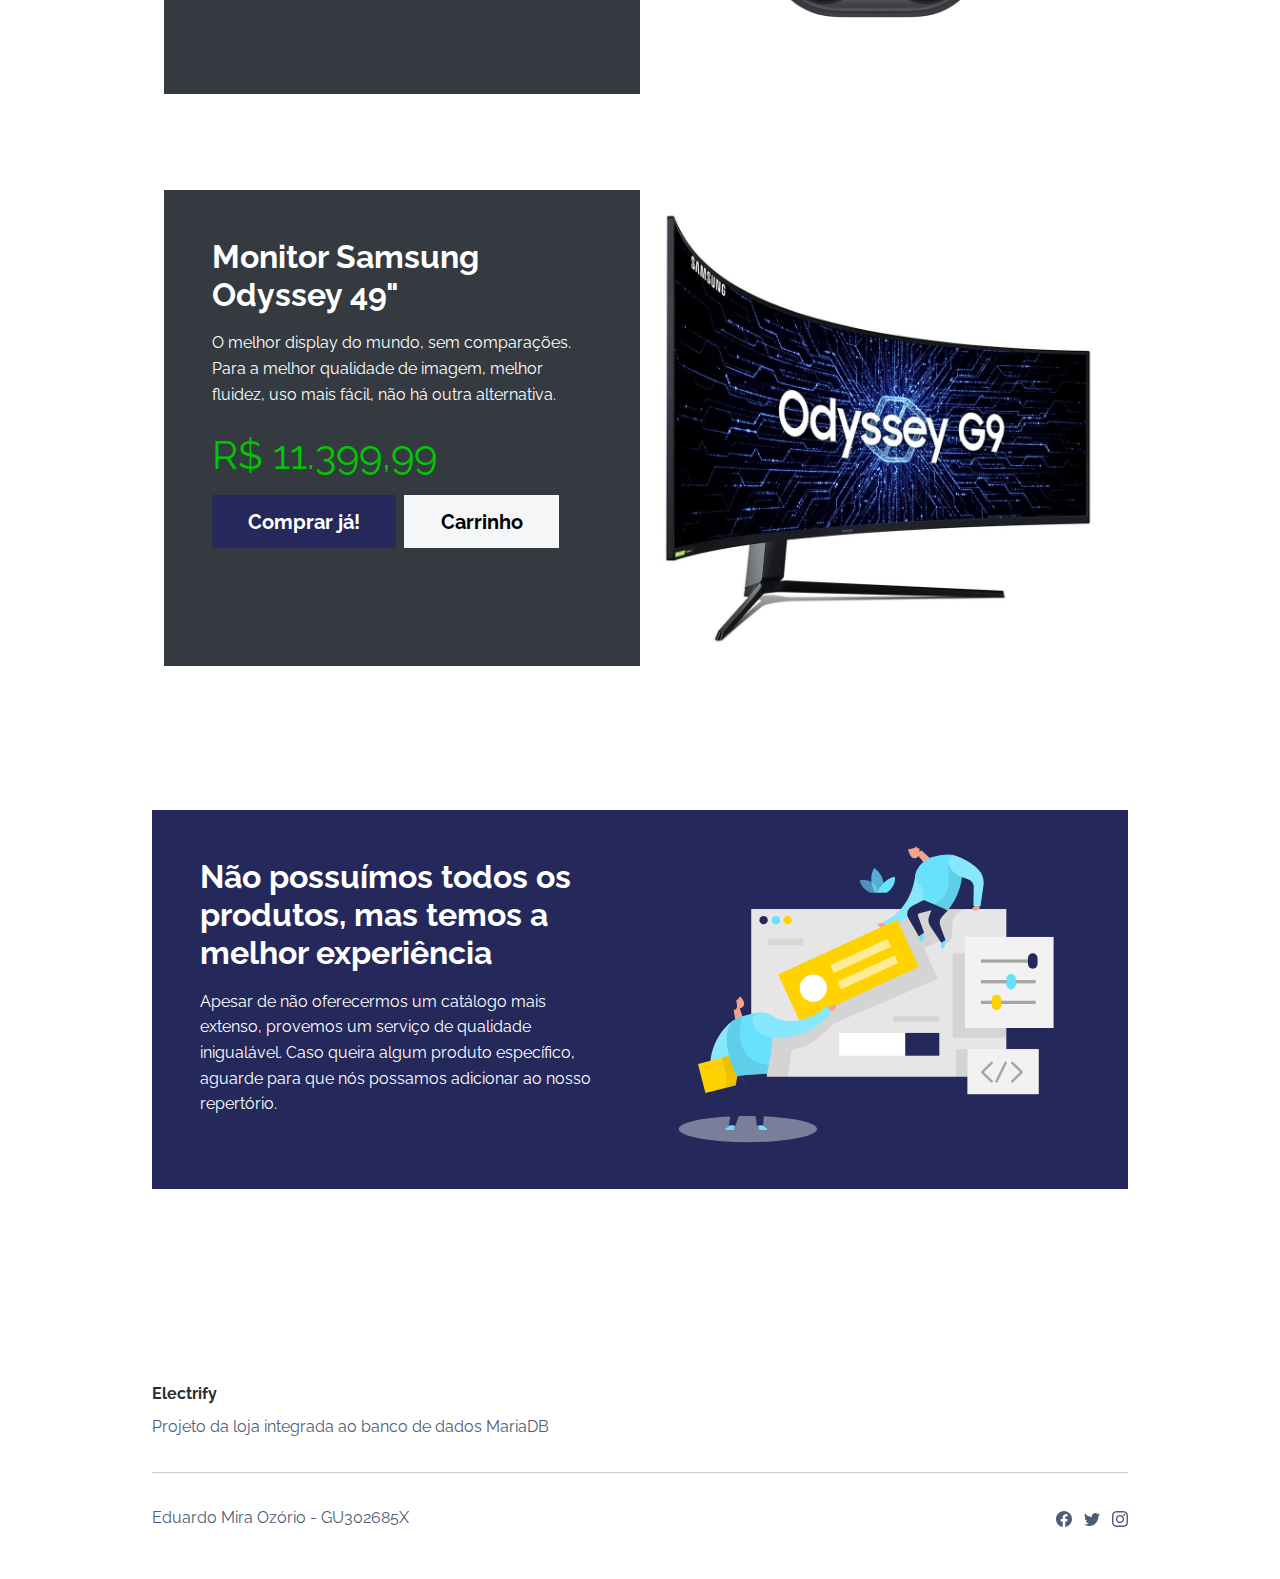
==== commit 8f190a12: "a" ====
--- a/fn/index.html
+++ b/fn/index.html
@@ -18,7 +18,7 @@
                     <li class="nav-item"><a class="nav-link" href="login.html">Entrar</a></li>
                     <li class="nav-item"><a class="nav-link" href="signup.html">Cadastrar-se</a></li>
                     <li class="nav-item"></li>
-                </ul><a class="btn btn-primary shadow" role="button" href="signup.html">Carrinho de compras</a>
+                </ul><a class="btn btn-primary shadow" role="button" href="carrinho.html">Carrinho de compras</a>
             </div>
         </div>
     </nav>
